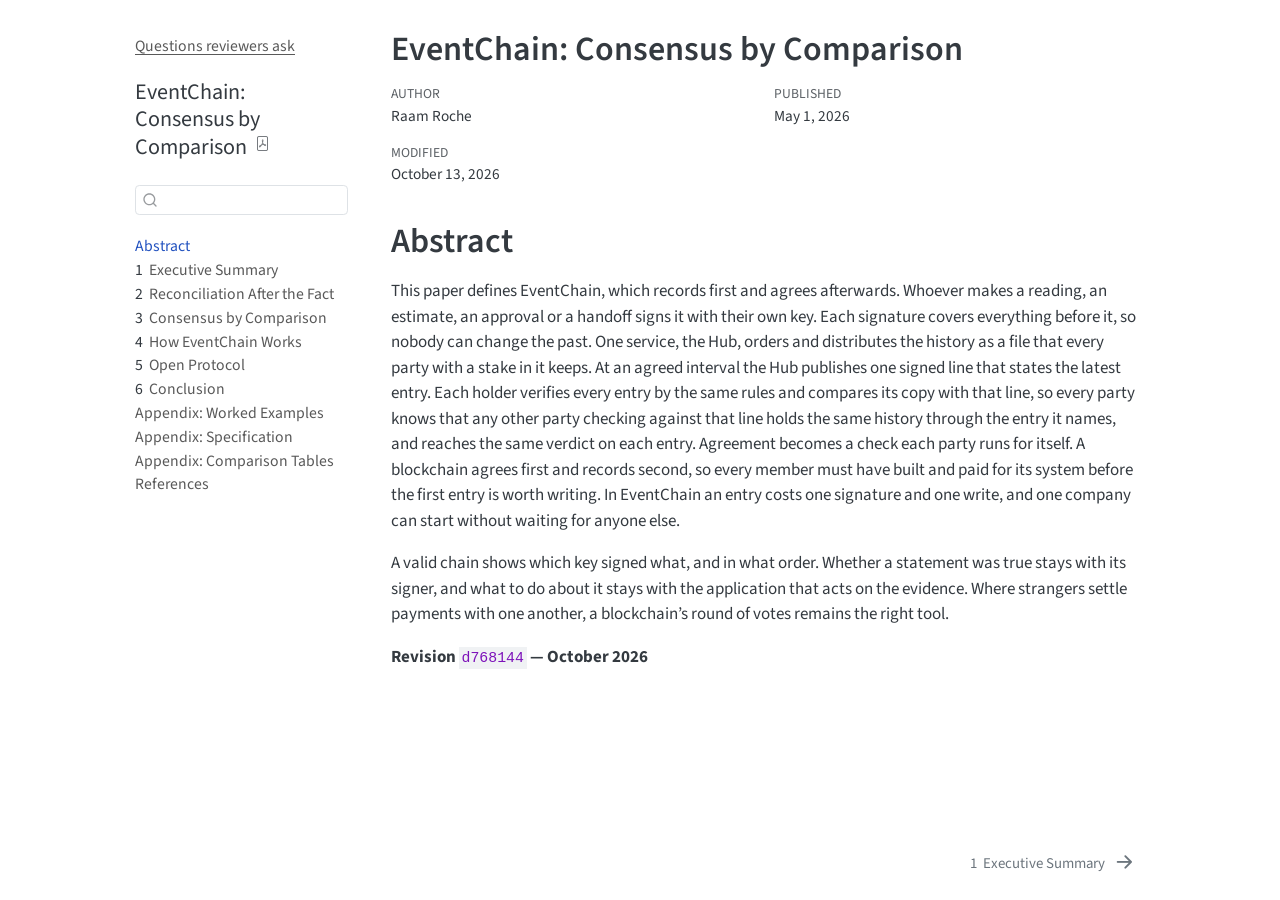
==== index.html @ c9dbe273 "Publish revision d768144" ====
<!DOCTYPE html>
<html xmlns="http://www.w3.org/1999/xhtml" lang="en" xml:lang="en"><head>

<meta charset="utf-8">
<meta name="generator" content="quarto-1.9.37">

<meta name="viewport" content="width=device-width, initial-scale=1.0, user-scalable=yes">

<meta name="author" content="Raam Roche">
<meta name="dcterms.date" content="2026-05-01">

<title>EventChain: Consensus by Comparison</title>
<style>
/* Default styles provided by pandoc.
** See https://pandoc.org/MANUAL.html#variables-for-html for config info.
*/
code{white-space: pre-wrap;}
span.smallcaps{font-variant: small-caps;}
div.columns{display: flex; gap: min(4vw, 1.5em);}
div.column{flex: auto; overflow-x: auto;}
div.hanging-indent{margin-left: 1.5em; text-indent: -1.5em;}
ul.task-list{list-style: none;}
ul.task-list li input[type="checkbox"] {
  width: 0.8em;
  margin: 0 0.8em 0.2em -1em; /* quarto-specific, see https://github.com/quarto-dev/quarto-cli/issues/4556 */ 
  vertical-align: middle;
}
</style>


<script src="site_libs/quarto-nav/quarto-nav.js"></script>
<script src="site_libs/quarto-nav/headroom.min.js"></script>
<script src="site_libs/clipboard/clipboard.min.js"></script>
<script src="site_libs/quarto-search/autocomplete.umd.js"></script>
<script src="site_libs/quarto-search/fuse.min.js"></script>
<script src="site_libs/quarto-search/quarto-search.js"></script>
<meta name="quarto:offset" content="./">
<link href="./executive-summary.html" rel="next">
<script src="site_libs/quarto-html/quarto.js" type="module"></script>
<script src="site_libs/quarto-html/tabsets/tabsets.js" type="module"></script>
<script src="site_libs/quarto-html/popper.min.js"></script>
<script src="site_libs/quarto-html/tippy.umd.min.js"></script>
<script src="site_libs/quarto-html/anchor.min.js"></script>
<link href="site_libs/quarto-html/tippy.css" rel="stylesheet">
<link href="site_libs/quarto-html/quarto-syntax-highlighting-7f8f88aac4f3542376d5c11b86a4c14d.css" rel="stylesheet" id="quarto-text-highlighting-styles">
<script src="site_libs/bootstrap/bootstrap.min.js"></script>
<link href="site_libs/bootstrap/bootstrap-icons.css" rel="stylesheet">
<link href="site_libs/bootstrap/bootstrap-5ccb035bea26c1e21f80f44cf7c27909.min.css" rel="stylesheet" append-hash="true" id="quarto-bootstrap" data-mode="light">
<script id="quarto-search-options" type="application/json">{
  "location": "sidebar",
  "copy-button": false,
  "collapse-after": 3,
  "panel-placement": "start",
  "type": "textbox",
  "limit": 50,
  "keyboard-shortcut": [
    "f",
    "/",
    "s"
  ],
  "show-item-context": false,
  "language": {
    "search-no-results-text": "No results",
    "search-matching-documents-text": "matching documents",
    "search-copy-link-title": "Copy link to search",
    "search-hide-matches-text": "Hide additional matches",
    "search-more-match-text": "more match in this document",
    "search-more-matches-text": "more matches in this document",
    "search-clear-button-title": "Clear",
    "search-text-placeholder": "",
    "search-detached-cancel-button-title": "Cancel",
    "search-submit-button-title": "Submit",
    "search-label": "Search"
  }
}</script>
<link rel="describedby" href="https://eventchain-protocol.github.io/llms.txt">


<link rel="stylesheet" href="visuals.css">
</head>

<body class="nav-sidebar floating fullcontent quarto-light">

<div id="quarto-search-results"></div>
  <header id="quarto-header" class="headroom fixed-top">
  <nav class="quarto-secondary-nav">
    <div class="container-fluid d-flex">
      <button type="button" class="quarto-btn-toggle btn" data-bs-toggle="collapse" role="button" data-bs-target=".quarto-sidebar-collapse-item" aria-controls="quarto-sidebar" aria-expanded="false" aria-label="Toggle sidebar navigation" onclick="if (window.quartoToggleHeadroom) { window.quartoToggleHeadroom(); }">
        <i class="bi bi-layout-text-sidebar-reverse"></i>
      </button>
        <nav class="quarto-page-breadcrumbs" aria-label="breadcrumb"><ol class="breadcrumb"><li class="breadcrumb-item"><a href="./index.html">Abstract</a></li></ol></nav>
        <a class="flex-grow-1" role="navigation" data-bs-toggle="collapse" data-bs-target=".quarto-sidebar-collapse-item" aria-controls="quarto-sidebar" aria-expanded="false" aria-label="Toggle sidebar navigation" onclick="if (window.quartoToggleHeadroom) { window.quartoToggleHeadroom(); }">      
        </a>
      <button type="button" class="btn quarto-search-button" aria-label="Search" onclick="window.quartoOpenSearch();">
        <i class="bi bi-search"></i>
      </button>
    </div>
  </nav>
</header>
<!-- content -->
<div id="quarto-content" class="quarto-container page-columns page-rows-contents page-layout-article">
<!-- sidebar -->
  <nav id="quarto-sidebar" class="sidebar collapse collapse-horizontal quarto-sidebar-collapse-item sidebar-navigation floating overflow-auto"><div class="quarto-sidebar-header"><div class="sidebar-header-item">
<p><a href="https://eventchain-protocol.github.io/llms.txt">Questions reviewers ask</a></p>
</div></div>
    <div class="pt-lg-2 mt-2 text-left sidebar-header">
    <div class="sidebar-title mb-0 py-0">
      <a href="./">EventChain: Consensus by Comparison</a> 
        <div class="sidebar-tools-main">
    <a href="./EventChain--Consensus-by-Comparison.pdf" title="Download PDF" class="quarto-navigation-tool px-1" aria-label="Download PDF"><i class="bi bi-file-pdf"></i></a>
</div>
    </div>
      </div>
        <div class="mt-2 flex-shrink-0 align-items-center">
        <div class="sidebar-search">
        <div id="quarto-search" class="" title="Search"></div>
        </div>
        </div>
    <div class="sidebar-menu-container"> 
    <ul class="list-unstyled mt-1">
        <li class="sidebar-item">
  <div class="sidebar-item-container"> 
  <a href="./index.html" class="sidebar-item-text sidebar-link active">
 <span class="menu-text">Abstract</span></a>
  </div>
</li>
        <li class="sidebar-item">
  <div class="sidebar-item-container"> 
  <a href="./executive-summary.html" class="sidebar-item-text sidebar-link">
 <span class="menu-text"><span class="chapter-number">1</span>&nbsp; <span class="chapter-title">Executive Summary</span></span></a>
  </div>
</li>
        <li class="sidebar-item">
  <div class="sidebar-item-container"> 
  <a href="./the-provenance-problem.html" class="sidebar-item-text sidebar-link">
 <span class="menu-text"><span class="chapter-number">2</span>&nbsp; <span class="chapter-title">Reconciliation After the Fact</span></span></a>
  </div>
</li>
        <li class="sidebar-item">
  <div class="sidebar-item-container"> 
  <a href="./consensus-by-comparison.html" class="sidebar-item-text sidebar-link">
 <span class="menu-text"><span class="chapter-number">3</span>&nbsp; <span class="chapter-title">Consensus by Comparison</span></span></a>
  </div>
</li>
        <li class="sidebar-item">
  <div class="sidebar-item-container"> 
  <a href="./how-it-works.html" class="sidebar-item-text sidebar-link">
 <span class="menu-text"><span class="chapter-number">4</span>&nbsp; <span class="chapter-title">How EventChain Works</span></span></a>
  </div>
</li>
        <li class="sidebar-item">
  <div class="sidebar-item-container"> 
  <a href="./open-protocol.html" class="sidebar-item-text sidebar-link">
 <span class="menu-text"><span class="chapter-number">5</span>&nbsp; <span class="chapter-title">Open Protocol</span></span></a>
  </div>
</li>
        <li class="sidebar-item">
  <div class="sidebar-item-container"> 
  <a href="./conclusion.html" class="sidebar-item-text sidebar-link">
 <span class="menu-text"><span class="chapter-number">6</span>&nbsp; <span class="chapter-title">Conclusion</span></span></a>
  </div>
</li>
        <li class="sidebar-item">
  <div class="sidebar-item-container"> 
  <a href="./use-cases.html" class="sidebar-item-text sidebar-link">
 <span class="menu-text">Appendix: Worked Examples</span></a>
  </div>
</li>
        <li class="sidebar-item">
  <div class="sidebar-item-container"> 
  <a href="./appendix-specification.html" class="sidebar-item-text sidebar-link">
 <span class="menu-text">Appendix: Specification</span></a>
  </div>
</li>
        <li class="sidebar-item">
  <div class="sidebar-item-container"> 
  <a href="./appendix-standards-positioning.html" class="sidebar-item-text sidebar-link">
 <span class="menu-text">Appendix: Comparison Tables</span></a>
  </div>
</li>
        <li class="sidebar-item">
  <div class="sidebar-item-container"> 
  <a href="./references.html" class="sidebar-item-text sidebar-link">
 <span class="menu-text">References</span></a>
  </div>
</li>
    </ul>
    </div>
</nav>
<div id="quarto-sidebar-glass" class="quarto-sidebar-collapse-item" data-bs-toggle="collapse" data-bs-target=".quarto-sidebar-collapse-item"></div>
<!-- margin-sidebar -->
    
<!-- main -->
<main class="content" id="quarto-document-content">

<header id="title-block-header" class="quarto-title-block default">
<div class="quarto-title">
<h1 class="title">EventChain: Consensus by Comparison</h1>
</div>



<div class="quarto-title-meta">

    <div>
    <div class="quarto-title-meta-heading">Author</div>
    <div class="quarto-title-meta-contents">
             <p>Raam Roche </p>
          </div>
  </div>
    
    <div>
    <div class="quarto-title-meta-heading">Published</div>
    <div class="quarto-title-meta-contents">
      <p class="date">May 1, 2026</p>
    </div>
  </div>
  
    <div>
    <div class="quarto-title-meta-heading">Modified</div>
    <div class="quarto-title-meta-contents">
      <p class="date-modified">October 13, 2026</p>
    </div>
  </div>
    
  </div>
  


</header>


<section id="abstract" class="level1 unnumbered unlisted">
<h1 class="unnumbered unlisted">Abstract</h1>
<p>This paper defines EventChain, which records first and agrees afterwards. Whoever makes a reading, an estimate, an approval or a handoff signs it with their own key. Each signature covers everything before it, so nobody can change the past. One service, the Hub, orders and distributes the history as a file that every party with a stake in it keeps. At an agreed interval the Hub publishes one signed line that states the latest entry. Each holder verifies every entry by the same rules and compares its copy with that line, so every party knows that any other party checking against that line holds the same history through the entry it names, and reaches the same verdict on each entry. Agreement becomes a check each party runs for itself. A blockchain agrees first and records second, so every member must have built and paid for its system before the first entry is worth writing. In EventChain an entry costs one signature and one write, and one company can start without waiting for anyone else.</p>
<p>A valid chain shows which key signed what, and in what order. Whether a statement was true stays with its signer, and what to do about it stays with the application that acts on the evidence. Where strangers settle payments with one another, a blockchain’s round of votes remains the right tool.</p>
<p><strong>Revision <code>d768144</code> — October 2026</strong></p>


</section>

</main> <!-- /main -->
<script id="quarto-html-after-body" type="application/javascript">
  window.document.addEventListener("DOMContentLoaded", function (event) {
    const icon = "";
    const anchorJS = new window.AnchorJS();
    anchorJS.options = {
      placement: 'right',
      icon: icon
    };
    anchorJS.add('.anchored');
    const isCodeAnnotation = (el) => {
      for (const clz of el.classList) {
        if (clz.startsWith('code-annotation-')) {                     
          return true;
        }
      }
      return false;
    }
    const onCopySuccess = function(e) {
      // button target
      const button = e.trigger;
      // don't keep focus
      button.blur();
      // flash "checked"
      button.classList.add('code-copy-button-checked');
      var currentTitle = button.getAttribute("title");
      button.setAttribute("title", "Copied!");
      let tooltip;
      if (window.bootstrap) {
        button.setAttribute("data-bs-toggle", "tooltip");
        button.setAttribute("data-bs-placement", "left");
        button.setAttribute("data-bs-title", "Copied!");
        tooltip = new bootstrap.Tooltip(button, 
          { trigger: "manual", 
            customClass: "code-copy-button-tooltip",
            offset: [0, -8]});
        tooltip.show();    
      }
      setTimeout(function() {
        if (tooltip) {
          tooltip.hide();
          button.removeAttribute("data-bs-title");
          button.removeAttribute("data-bs-toggle");
          button.removeAttribute("data-bs-placement");
        }
        button.setAttribute("title", currentTitle);
        button.classList.remove('code-copy-button-checked');
      }, 1000);
      // clear code selection
      e.clearSelection();
    }
    const getTextToCopy = function(trigger) {
      const outerScaffold = trigger.parentElement.cloneNode(true);
      const codeEl = outerScaffold.querySelector('code');
      for (const childEl of codeEl.children) {
        if (isCodeAnnotation(childEl)) {
          childEl.remove();
        }
      }
      return codeEl.innerText;
    }
    const clipboard = new window.ClipboardJS('.code-copy-button:not([data-in-quarto-modal])', {
      text: getTextToCopy
    });
    clipboard.on('success', onCopySuccess);
    if (window.document.getElementById('quarto-embedded-source-code-modal')) {
      const clipboardModal = new window.ClipboardJS('.code-copy-button[data-in-quarto-modal]', {
        text: getTextToCopy,
        container: window.document.getElementById('quarto-embedded-source-code-modal')
      });
      clipboardModal.on('success', onCopySuccess);
    }
      var localhostRegex = new RegExp(/^(?:http|https):\/\/localhost\:?[0-9]*\//);
      var mailtoRegex = new RegExp(/^mailto:/);
        var filterRegex = new RegExp("https:\/\/eventchain-protocol\.github\.io\/");
      var isInternal = (href) => {
          return filterRegex.test(href) || localhostRegex.test(href) || mailtoRegex.test(href);
      }
      // Inspect non-navigation links and adorn them if external
     var links = window.document.querySelectorAll('a[href]:not(.nav-link):not(.navbar-brand):not(.toc-action):not(.sidebar-link):not(.sidebar-item-toggle):not(.pagination-link):not(.no-external):not([aria-hidden]):not(.dropdown-item):not(.quarto-navigation-tool):not(.about-link)');
      for (var i=0; i<links.length; i++) {
        const link = links[i];
        if (!isInternal(link.href)) {
          // undo the damage that might have been done by quarto-nav.js in the case of
          // links that we want to consider external
          if (link.dataset.originalHref !== undefined) {
            link.href = link.dataset.originalHref;
          }
        }
      }
    function tippyHover(el, contentFn, onTriggerFn, onUntriggerFn) {
      const config = {
        allowHTML: true,
        maxWidth: 500,
        delay: 100,
        arrow: false,
        appendTo: function(el) {
            return el.parentElement;
        },
        interactive: true,
        interactiveBorder: 10,
        theme: 'quarto',
        placement: 'bottom-start',
      };
      if (contentFn) {
        config.content = contentFn;
      }
      if (onTriggerFn) {
        config.onTrigger = onTriggerFn;
      }
      if (onUntriggerFn) {
        config.onUntrigger = onUntriggerFn;
      }
      window.tippy(el, config); 
    }
    const noterefs = window.document.querySelectorAll('a[role="doc-noteref"]');
    for (var i=0; i<noterefs.length; i++) {
      const ref = noterefs[i];
      tippyHover(ref, function() {
        // use id or data attribute instead here
        let href = ref.getAttribute('data-footnote-href') || ref.getAttribute('href');
        try { href = new URL(href).hash; } catch {}
        const id = href.replace(/^#\/?/, "");
        const note = window.document.getElementById(id);
        if (note) {
          return note.innerHTML;
        } else {
          return "";
        }
      });
    }
    const xrefs = window.document.querySelectorAll('a.quarto-xref');
    const processXRef = (id, note) => {
      // Strip column container classes
      const stripColumnClz = (el) => {
        el.classList.remove("page-full", "page-columns");
        if (el.children) {
          for (const child of el.children) {
            stripColumnClz(child);
          }
        }
      }
      stripColumnClz(note)
      if (id === null || id.startsWith('sec-')) {
        // Special case sections, only their first couple elements
        const container = document.createElement("div");
        if (note.children && note.children.length > 2) {
          container.appendChild(note.children[0].cloneNode(true));
          for (let i = 1; i < note.children.length; i++) {
            const child = note.children[i];
            if (child.tagName === "P" && child.innerText === "") {
              continue;
            } else {
              container.appendChild(child.cloneNode(true));
              break;
            }
          }
          if (window.Quarto?.typesetMath) {
            window.Quarto.typesetMath(container);
          }
          return container.innerHTML
        } else {
          if (window.Quarto?.typesetMath) {
            window.Quarto.typesetMath(note);
          }
          return note.innerHTML;
        }
      } else {
        // Remove any anchor links if they are present
        const anchorLink = note.querySelector('a.anchorjs-link');
        if (anchorLink) {
          anchorLink.remove();
        }
        if (window.Quarto?.typesetMath) {
          window.Quarto.typesetMath(note);
        }
        if (note.classList.contains("callout")) {
          return note.outerHTML;
        } else {
          return note.innerHTML;
        }
      }
    }
    for (var i=0; i<xrefs.length; i++) {
      const xref = xrefs[i];
      tippyHover(xref, undefined, function(instance) {
        instance.disable();
        let url = xref.getAttribute('href');
        let hash = undefined; 
        if (url.startsWith('#')) {
          hash = url;
        } else {
          try { hash = new URL(url).hash; } catch {}
        }
        if (hash) {
          const id = hash.replace(/^#\/?/, "");
          const note = window.document.getElementById(id);
          if (note !== null) {
            try {
              const html = processXRef(id, note.cloneNode(true));
              instance.setContent(html);
            } finally {
              instance.enable();
              instance.show();
            }
          } else {
            // See if we can fetch this
            fetch(url.split('#')[0])
            .then(res => res.text())
            .then(html => {
              const parser = new DOMParser();
              const htmlDoc = parser.parseFromString(html, "text/html");
              const note = htmlDoc.getElementById(id);
              if (note !== null) {
                const html = processXRef(id, note);
                instance.setContent(html);
              } 
            }).finally(() => {
              instance.enable();
              instance.show();
            });
          }
        } else {
          // See if we can fetch a full url (with no hash to target)
          // This is a special case and we should probably do some content thinning / targeting
          fetch(url)
          .then(res => res.text())
          .then(html => {
            const parser = new DOMParser();
            const htmlDoc = parser.parseFromString(html, "text/html");
            const note = htmlDoc.querySelector('main.content');
            if (note !== null) {
              // This should only happen for chapter cross references
              // (since there is no id in the URL)
              // remove the first header
              if (note.children.length > 0 && note.children[0].tagName === "HEADER") {
                note.children[0].remove();
              }
              const html = processXRef(null, note);
              instance.setContent(html);
            } 
          }).finally(() => {
            instance.enable();
            instance.show();
          });
        }
      }, function(instance) {
      });
    }
        let selectedAnnoteEl;
        const selectorForAnnotation = ( cell, annotation) => {
          let cellAttr = 'data-code-cell="' + cell + '"';
          let lineAttr = 'data-code-annotation="' +  annotation + '"';
          const selector = 'span[' + cellAttr + '][' + lineAttr + ']';
          return selector;
        }
        const selectCodeLines = (annoteEl) => {
          const doc = window.document;
          const targetCell = annoteEl.getAttribute("data-target-cell");
          const targetAnnotation = annoteEl.getAttribute("data-target-annotation");
          const annoteSpan = window.document.querySelector(selectorForAnnotation(targetCell, targetAnnotation));
          const lines = annoteSpan.getAttribute("data-code-lines").split(",");
          const lineIds = lines.map((line) => {
            return targetCell + "-" + line;
          })
          let top = null;
          let height = null;
          let parent = null;
          if (lineIds.length > 0) {
              //compute the position of the single el (top and bottom and make a div)
              const el = window.document.getElementById(lineIds[0]);
              top = el.offsetTop;
              height = el.offsetHeight;
              parent = el.parentElement.parentElement;
            if (lineIds.length > 1) {
              const lastEl = window.document.getElementById(lineIds[lineIds.length - 1]);
              const bottom = lastEl.offsetTop + lastEl.offsetHeight;
              height = bottom - top;
            }
            if (top !== null && height !== null && parent !== null) {
              // cook up a div (if necessary) and position it 
              let div = window.document.getElementById("code-annotation-line-highlight");
              if (div === null) {
                div = window.document.createElement("div");
                div.setAttribute("id", "code-annotation-line-highlight");
                div.style.position = 'absolute';
                parent.appendChild(div);
              }
              div.style.top = top - 2 + "px";
              div.style.height = height + 4 + "px";
              div.style.left = 0;
              let gutterDiv = window.document.getElementById("code-annotation-line-highlight-gutter");
              if (gutterDiv === null) {
                gutterDiv = window.document.createElement("div");
                gutterDiv.setAttribute("id", "code-annotation-line-highlight-gutter");
                gutterDiv.style.position = 'absolute';
                const codeCell = window.document.getElementById(targetCell);
                const gutter = codeCell.querySelector('.code-annotation-gutter');
                gutter.appendChild(gutterDiv);
              }
              gutterDiv.style.top = top - 2 + "px";
              gutterDiv.style.height = height + 4 + "px";
            }
            selectedAnnoteEl = annoteEl;
          }
        };
        const unselectCodeLines = () => {
          const elementsIds = ["code-annotation-line-highlight", "code-annotation-line-highlight-gutter"];
          elementsIds.forEach((elId) => {
            const div = window.document.getElementById(elId);
            if (div) {
              div.remove();
            }
          });
          selectedAnnoteEl = undefined;
        };
          // Handle positioning of the toggle
      window.addEventListener(
        "resize",
        throttle(() => {
          elRect = undefined;
          if (selectedAnnoteEl) {
            selectCodeLines(selectedAnnoteEl);
          }
        }, 10)
      );
      function throttle(fn, ms) {
      let throttle = false;
      let timer;
        return (...args) => {
          if(!throttle) { // first call gets through
              fn.apply(this, args);
              throttle = true;
          } else { // all the others get throttled
              if(timer) clearTimeout(timer); // cancel #2
              timer = setTimeout(() => {
                fn.apply(this, args);
                timer = throttle = false;
              }, ms);
          }
        };
      }
        // Attach click handler to the DT
        const annoteDls = window.document.querySelectorAll('dt[data-target-cell]');
        for (const annoteDlNode of annoteDls) {
          annoteDlNode.addEventListener('click', (event) => {
            const clickedEl = event.target;
            if (clickedEl !== selectedAnnoteEl) {
              unselectCodeLines();
              const activeEl = window.document.querySelector('dt[data-target-cell].code-annotation-active');
              if (activeEl) {
                activeEl.classList.remove('code-annotation-active');
              }
              selectCodeLines(clickedEl);
              clickedEl.classList.add('code-annotation-active');
            } else {
              // Unselect the line
              unselectCodeLines();
              clickedEl.classList.remove('code-annotation-active');
            }
          });
        }
    const findCites = (el) => {
      const parentEl = el.parentElement;
      if (parentEl) {
        const cites = parentEl.dataset.cites;
        if (cites) {
          return {
            el,
            cites: cites.split(' ')
          };
        } else {
          return findCites(el.parentElement)
        }
      } else {
        return undefined;
      }
    };
    var bibliorefs = window.document.querySelectorAll('a[role="doc-biblioref"]');
    for (var i=0; i<bibliorefs.length; i++) {
      const ref = bibliorefs[i];
      const citeInfo = findCites(ref);
      if (citeInfo) {
        tippyHover(citeInfo.el, function() {
          var popup = window.document.createElement('div');
          citeInfo.cites.forEach(function(cite) {
            var citeDiv = window.document.createElement('div');
            citeDiv.classList.add('hanging-indent');
            citeDiv.classList.add('csl-entry');
            var biblioDiv = window.document.getElementById('ref-' + cite);
            if (biblioDiv) {
              citeDiv.innerHTML = biblioDiv.innerHTML;
            }
            popup.appendChild(citeDiv);
          });
          return popup.innerHTML;
        });
      }
    }
  });
  </script>
<nav class="page-navigation">
  <div class="nav-page nav-page-previous">
  </div>
  <div class="nav-page nav-page-next">
      <a href="./executive-summary.html" class="pagination-link" aria-label="Executive Summary">
        <span class="nav-page-text"><span class="chapter-number">1</span>&nbsp; <span class="chapter-title">Executive Summary</span></span> <i class="bi bi-arrow-right-short"></i>
      </a>
  </div>
</nav>
</div> <!-- /content -->
<script src="visuals.js"></script>




</body></html>
---- site_libs/quarto-html/tippy.css ----
.tippy-box[data-animation=fade][data-state=hidden]{opacity:0}[data-tippy-root]{max-width:calc(100vw - 10px)}.tippy-box{position:relative;background-color:#333;color:#fff;border-radius:4px;font-size:14px;line-height:1.4;white-space:normal;outline:0;transition-property:transform,visibility,opacity}.tippy-box[data-placement^=top]>.tippy-arrow{bottom:0}.tippy-box[data-placement^=top]>.tippy-arrow:before{bottom:-7px;left:0;border-width:8px 8px 0;border-top-color:initial;transform-origin:center top}.tippy-box[data-placement^=bottom]>.tippy-arrow{top:0}.tippy-box[data-placement^=bottom]>.tippy-arrow:before{top:-7px;left:0;border-width:0 8px 8px;border-bottom-color:initial;transform-origin:center bottom}.tippy-box[data-placement^=left]>.tippy-arrow{right:0}.tippy-box[data-placement^=left]>.tippy-arrow:before{border-width:8px 0 8px 8px;border-left-color:initial;right:-7px;transform-origin:center left}.tippy-box[data-placement^=right]>.tippy-arrow{left:0}.tippy-box[data-placement^=right]>.tippy-arrow:before{left:-7px;border-width:8px 8px 8px 0;border-right-color:initial;transform-origin:center right}.tippy-box[data-inertia][data-state=visible]{transition-timing-function:cubic-bezier(.54,1.5,.38,1.11)}.tippy-arrow{width:16px;height:16px;color:#333}.tippy-arrow:before{content:"";position:absolute;border-color:transparent;border-style:solid}.tippy-content{position:relative;padding:5px 9px;z-index:1}
---- site_libs/quarto-html/quarto-syntax-highlighting-7f8f88aac4f3542376d5c11b86a4c14d.css ----
/* quarto syntax highlight colors */
:root {
  --quarto-hl-ot-color: #003B4F;
  --quarto-hl-at-color: #657422;
  --quarto-hl-ss-color: #20794D;
  --quarto-hl-an-color: #5E5E5E;
  --quarto-hl-fu-color: #4758AB;
  --quarto-hl-st-color: #20794D;
  --quarto-hl-cf-color: #003B4F;
  --quarto-hl-op-color: #5E5E5E;
  --quarto-hl-er-color: #AD0000;
  --quarto-hl-bn-color: #AD0000;
  --quarto-hl-al-color: #AD0000;
  --quarto-hl-va-color: #111111;
  --quarto-hl-bu-color: inherit;
  --quarto-hl-ex-color: inherit;
  --quarto-hl-pp-color: #AD0000;
  --quarto-hl-in-color: #5E5E5E;
  --quarto-hl-vs-color: #20794D;
  --quarto-hl-wa-color: #5E5E5E;
  --quarto-hl-do-color: #5E5E5E;
  --quarto-hl-im-color: #00769E;
  --quarto-hl-ch-color: #20794D;
  --quarto-hl-dt-color: #AD0000;
  --quarto-hl-fl-color: #AD0000;
  --quarto-hl-co-color: #5E5E5E;
  --quarto-hl-cv-color: #5E5E5E;
  --quarto-hl-cn-color: #8f5902;
  --quarto-hl-sc-color: #5E5E5E;
  --quarto-hl-dv-color: #AD0000;
  --quarto-hl-kw-color: #003B4F;
}

/* other quarto variables */
:root {
  --quarto-font-monospace: SFMono-Regular, Menlo, Monaco, Consolas, "Liberation Mono", "Courier New", monospace;
}

/* syntax highlight based on Pandoc's rules */
pre > code.sourceCode > span {
  color: #003B4F;
}

code.sourceCode > span {
  color: #003B4F;
}

div.sourceCode,
div.sourceCode pre.sourceCode {
  color: #003B4F;
}

/* Normal */
code span {
  color: #003B4F;
}

/* Alert */
code span.al {
  color: #AD0000;
  font-style: inherit;
}

/* Annotation */
code span.an {
  color: #5E5E5E;
  font-style: inherit;
}

/* Attribute */
code span.at {
  color: #657422;
  font-style: inherit;
}

/* BaseN */
code span.bn {
  color: #AD0000;
  font-style: inherit;
}

/* BuiltIn */
code span.bu {
  font-style: inherit;
}

/* ControlFlow */
code span.cf {
  color: #003B4F;
  font-weight: bold;
  font-style: inherit;
}

/* Char */
code span.ch {
  color: #20794D;
  font-style: inherit;
}

/* Constant */
code span.cn {
  color: #8f5902;
  font-style: inherit;
}

/* Comment */
code span.co {
  color: #5E5E5E;
  font-style: inherit;
}

/* CommentVar */
code span.cv {
  color: #5E5E5E;
  font-style: italic;
}

/* Documentation */
code span.do {
  color: #5E5E5E;
  font-style: italic;
}

/* DataType */
code span.dt {
  color: #AD0000;
  font-style: inherit;
}

/* DecVal */
code span.dv {
  color: #AD0000;
  font-style: inherit;
}

/* Error */
code span.er {
  color: #AD0000;
  font-style: inherit;
}

/* Extension */
code span.ex {
  font-style: inherit;
}

/* Float */
code span.fl {
  color: #AD0000;
  font-style: inherit;
}

/* Function */
code span.fu {
  color: #4758AB;
  font-style: inherit;
}

/* Import */
code span.im {
  color: #00769E;
  font-style: inherit;
}

/* Information */
code span.in {
  color: #5E5E5E;
  font-style: inherit;
}

/* Keyword */
code span.kw {
  color: #003B4F;
  font-weight: bold;
  font-style: inherit;
}

/* Operator */
code span.op {
  color: #5E5E5E;
  font-style: inherit;
}

/* Other */
code span.ot {
  color: #003B4F;
  font-style: inherit;
}

/* Preprocessor */
code span.pp {
  color: #AD0000;
  font-style: inherit;
}

/* SpecialChar */
code span.sc {
  color: #5E5E5E;
  font-style: inherit;
}

/* SpecialString */
code span.ss {
  color: #20794D;
  font-style: inherit;
}

/* String */
code span.st {
  color: #20794D;
  font-style: inherit;
}

/* Variable */
code span.va {
  color: #111111;
  font-style: inherit;
}

/* VerbatimString */
code span.vs {
  color: #20794D;
  font-style: inherit;
}

/* Warning */
code span.wa {
  color: #5E5E5E;
  font-style: italic;
}

.prevent-inlining {
  content: "</";
}

/*# sourceMappingURL=789ad8cd35626ba772517505b42a116e.css.map */
---- visuals.css ----
/* Preserve normal reading size; wide comparisons scroll within their captioned region. */
main .references a {
  overflow-wrap: anywhere;
}
main .quarto-float-tbl > div[aria-describedby] {
  max-width: 100%;
  overflow-x: auto;
}
main .quarto-float-tbl th,
main .quarto-float-tbl td {
  text-align: left;
  vertical-align: top;
}
main .quarto-float-tbl table {
  min-width: 36rem;
}
main .quarto-float-tbl > div[aria-describedby]:focus-visible {
  outline: 2px solid currentColor;
  outline-offset: 3px;
}
main .quarto-float-tbl .table-scroll-hint {
  font-size: .9rem;
  margin-block: .25rem .5rem;
}
@media print {
  main .quarto-float-tbl table { min-width: 0; }
  main .quarto-float-tbl > div[aria-describedby] { overflow: visible; }
  .table-scroll-hint { display: none; }
}

/* The reading-map link at the head of the sidebar reads like a chapter entry, underlined. */
#quarto-sidebar .quarto-sidebar-header .sidebar-header-item p {
  margin: .4rem 0 .2em;
  font-size: .925rem;
  line-height: 1rem;
  color: hsl(0, 0%, 35%);
}
#quarto-sidebar .quarto-sidebar-header .sidebar-header-item a {
  color: inherit;
  text-decoration: underline;
}
#quarto-sidebar .quarto-sidebar-header .sidebar-header-item a:hover,
#quarto-sidebar .quarto-sidebar-header .sidebar-header-item a:focus {
  color: rgba(32.76, 81.48, 190.68, .8);
}
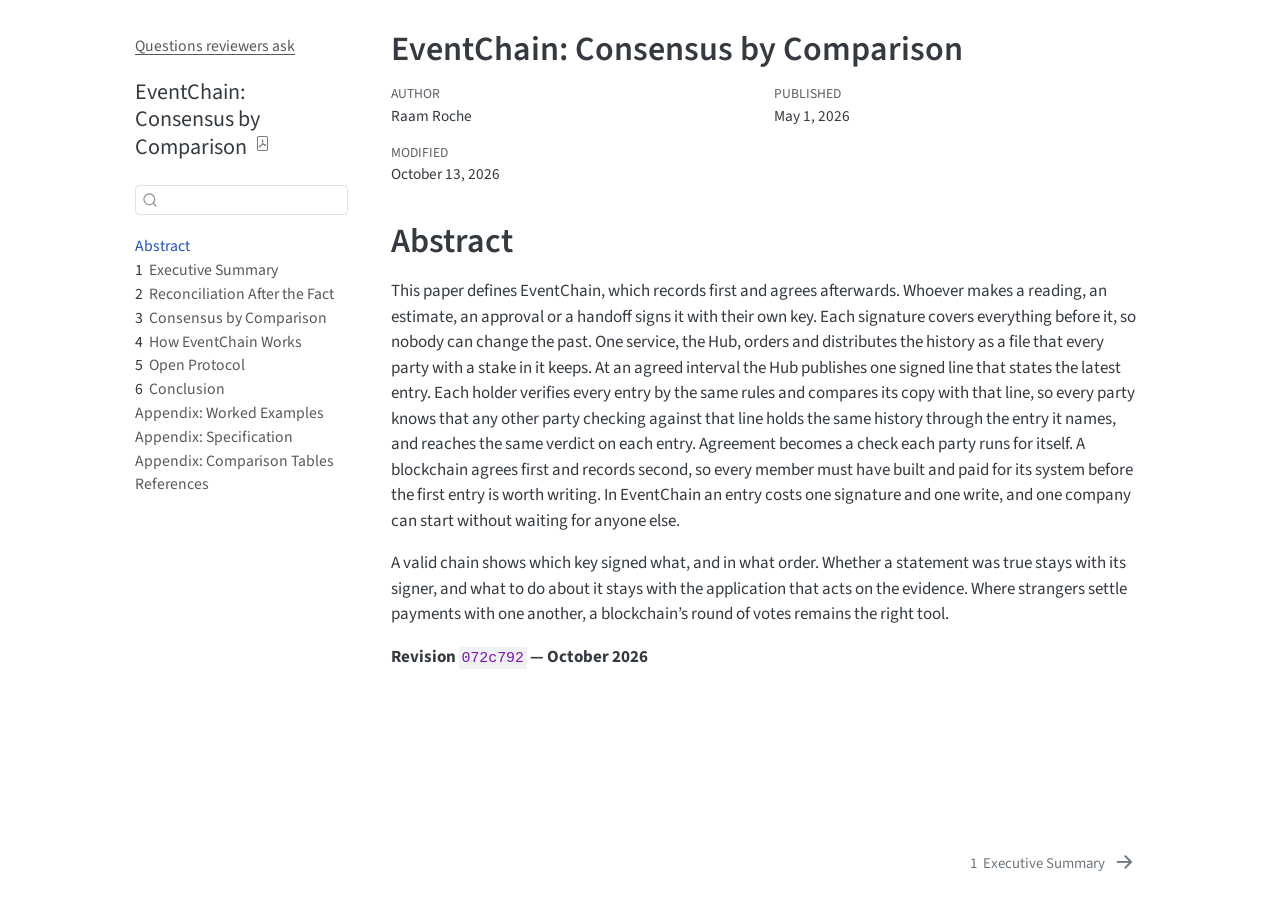
==== commit b2df9f42: "Publish revision 072c792" ====
--- a/index.html
+++ b/index.html
@@ -234,7 +234,7 @@
 <h1 class="unnumbered unlisted">Abstract</h1>
 <p>This paper defines EventChain, which records first and agrees afterwards. Whoever makes a reading, an estimate, an approval or a handoff signs it with their own key. Each signature covers everything before it, so nobody can change the past. One service, the Hub, orders and distributes the history as a file that every party with a stake in it keeps. At an agreed interval the Hub publishes one signed line that states the latest entry. Each holder verifies every entry by the same rules and compares its copy with that line, so every party knows that any other party checking against that line holds the same history through the entry it names, and reaches the same verdict on each entry. Agreement becomes a check each party runs for itself. A blockchain agrees first and records second, so every member must have built and paid for its system before the first entry is worth writing. In EventChain an entry costs one signature and one write, and one company can start without waiting for anyone else.</p>
 <p>A valid chain shows which key signed what, and in what order. Whether a statement was true stays with its signer, and what to do about it stays with the application that acts on the evidence. Where strangers settle payments with one another, a blockchain’s round of votes remains the right tool.</p>
-<p><strong>Revision <code>d768144</code> — October 2026</strong></p>
+<p><strong>Revision <code>072c792</code> — October 2026</strong></p>
 
 
 </section>
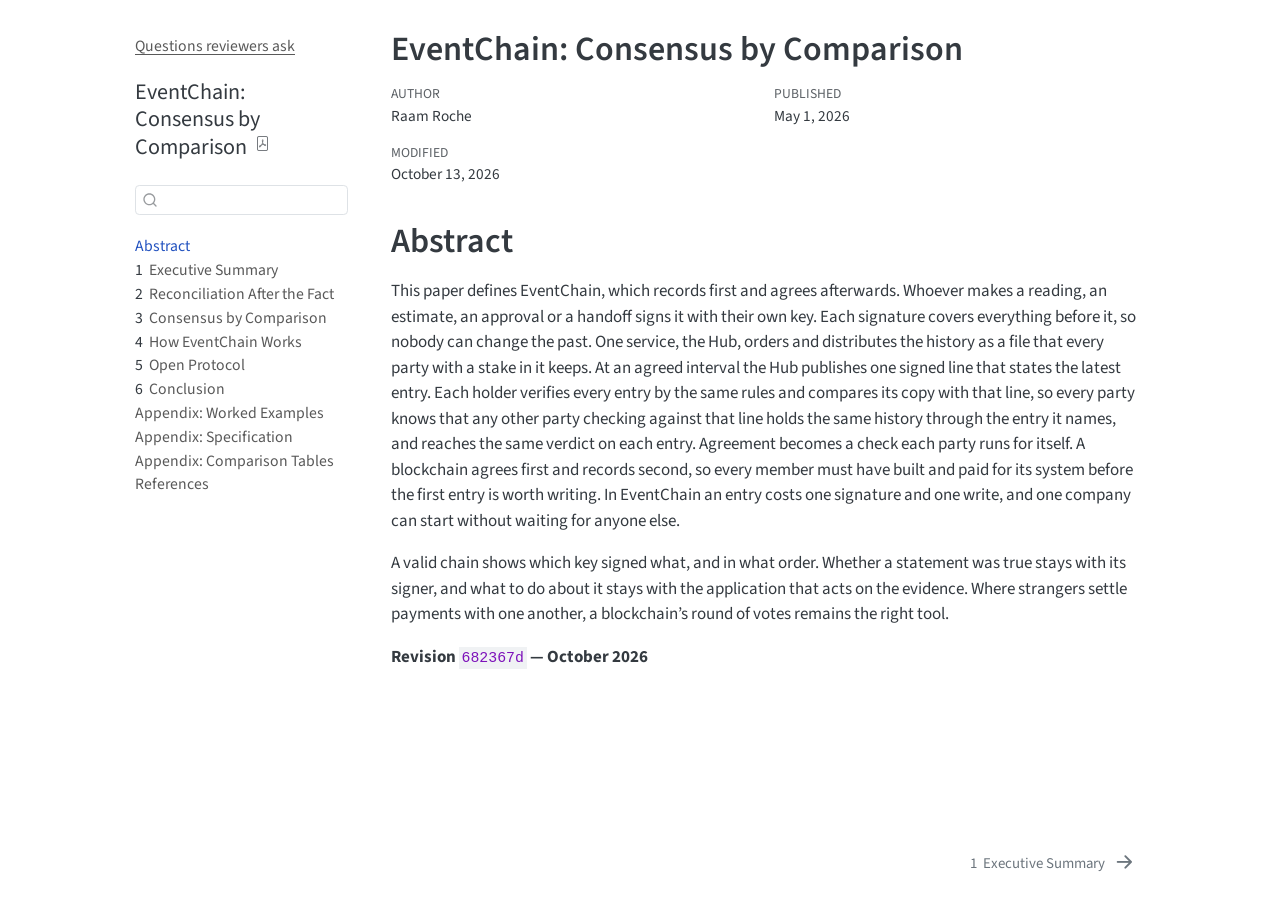
==== commit d2ed806d: "Publish revision 682367d" ====
--- a/index.html
+++ b/index.html
@@ -234,7 +234,7 @@
 <h1 class="unnumbered unlisted">Abstract</h1>
 <p>This paper defines EventChain, which records first and agrees afterwards. Whoever makes a reading, an estimate, an approval or a handoff signs it with their own key. Each signature covers everything before it, so nobody can change the past. One service, the Hub, orders and distributes the history as a file that every party with a stake in it keeps. At an agreed interval the Hub publishes one signed line that states the latest entry. Each holder verifies every entry by the same rules and compares its copy with that line, so every party knows that any other party checking against that line holds the same history through the entry it names, and reaches the same verdict on each entry. Agreement becomes a check each party runs for itself. A blockchain agrees first and records second, so every member must have built and paid for its system before the first entry is worth writing. In EventChain an entry costs one signature and one write, and one company can start without waiting for anyone else.</p>
 <p>A valid chain shows which key signed what, and in what order. Whether a statement was true stays with its signer, and what to do about it stays with the application that acts on the evidence. Where strangers settle payments with one another, a blockchain’s round of votes remains the right tool.</p>
-<p><strong>Revision <code>072c792</code> — October 2026</strong></p>
+<p><strong>Revision <code>682367d</code> — October 2026</strong></p>
 
 
 </section>
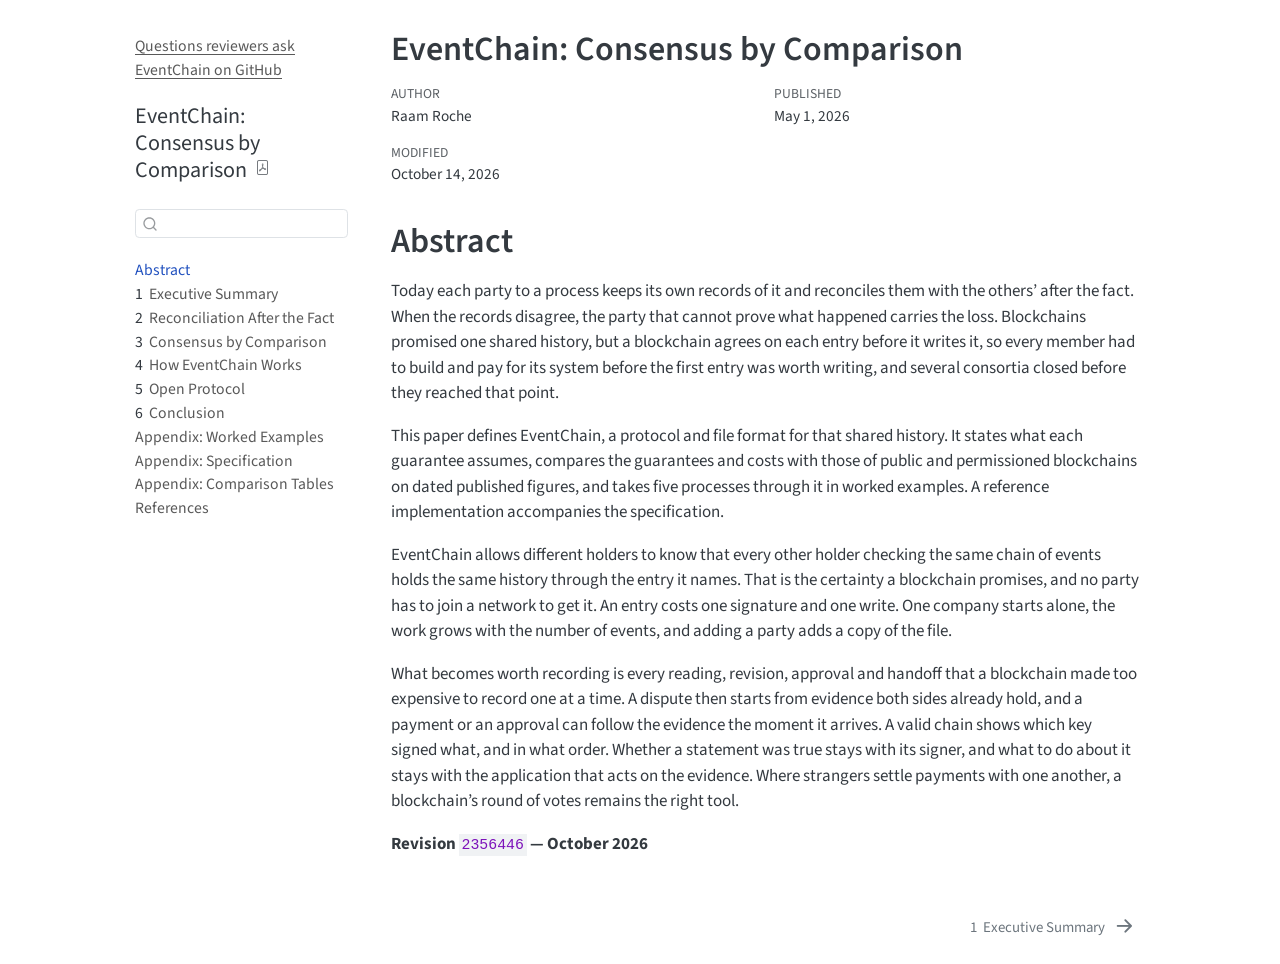
==== commit 6245392e: "Publish revision 2356446" ====
--- a/index.html
+++ b/index.html
@@ -102,6 +102,7 @@
 <!-- sidebar -->
   <nav id="quarto-sidebar" class="sidebar collapse collapse-horizontal quarto-sidebar-collapse-item sidebar-navigation floating overflow-auto"><div class="quarto-sidebar-header"><div class="sidebar-header-item">
 <p><a href="https://eventchain-protocol.github.io/llms.txt">Questions reviewers ask</a></p>
+<p><a href="https://github.com/eventchain-protocol/eventchain">EventChain on GitHub</a></p>
 </div></div>
     <div class="pt-lg-2 mt-2 text-left sidebar-header">
     <div class="sidebar-title mb-0 py-0">
@@ -219,7 +220,7 @@
     <div>
     <div class="quarto-title-meta-heading">Modified</div>
     <div class="quarto-title-meta-contents">
-      <p class="date-modified">October 13, 2026</p>
+      <p class="date-modified">October 14, 2026</p>
     </div>
   </div>
     
@@ -232,9 +233,11 @@
 
 <section id="abstract" class="level1 unnumbered unlisted">
 <h1 class="unnumbered unlisted">Abstract</h1>
-<p>This paper defines EventChain, which records first and agrees afterwards. Whoever makes a reading, an estimate, an approval or a handoff signs it with their own key. Each signature covers everything before it, so nobody can change the past. One service, the Hub, orders and distributes the history as a file that every party with a stake in it keeps. At an agreed interval the Hub publishes one signed line that states the latest entry. Each holder verifies every entry by the same rules and compares its copy with that line, so every party knows that any other party checking against that line holds the same history through the entry it names, and reaches the same verdict on each entry. Agreement becomes a check each party runs for itself. A blockchain agrees first and records second, so every member must have built and paid for its system before the first entry is worth writing. In EventChain an entry costs one signature and one write, and one company can start without waiting for anyone else.</p>
-<p>A valid chain shows which key signed what, and in what order. Whether a statement was true stays with its signer, and what to do about it stays with the application that acts on the evidence. Where strangers settle payments with one another, a blockchain’s round of votes remains the right tool.</p>
-<p><strong>Revision <code>682367d</code> — October 2026</strong></p>
+<p>Today each party to a process keeps its own records of it and reconciles them with the others’ after the fact. When the records disagree, the party that cannot prove what happened carries the loss. Blockchains promised one shared history, but a blockchain agrees on each entry before it writes it, so every member had to build and pay for its system before the first entry was worth writing, and several consortia closed before they reached that point.</p>
+<p>This paper defines EventChain, a protocol and file format for that shared history. It states what each guarantee assumes, compares the guarantees and costs with those of public and permissioned blockchains on dated published figures, and takes five processes through it in worked examples. A reference implementation accompanies the specification.</p>
+<p>EventChain allows different holders to know that every other holder checking the same chain of events holds the same history through the entry it names. That is the certainty a blockchain promises, and no party has to join a network to get it. An entry costs one signature and one write. One company starts alone, the work grows with the number of events, and adding a party adds a copy of the file.</p>
+<p>What becomes worth recording is every reading, revision, approval and handoff that a blockchain made too expensive to record one at a time. A dispute then starts from evidence both sides already hold, and a payment or an approval can follow the evidence the moment it arrives. A valid chain shows which key signed what, and in what order. Whether a statement was true stays with its signer, and what to do about it stays with the application that acts on the evidence. Where strangers settle payments with one another, a blockchain’s round of votes remains the right tool.</p>
+<p><strong>Revision <code>2356446</code> — October 2026</strong></p>
 
 
 </section>
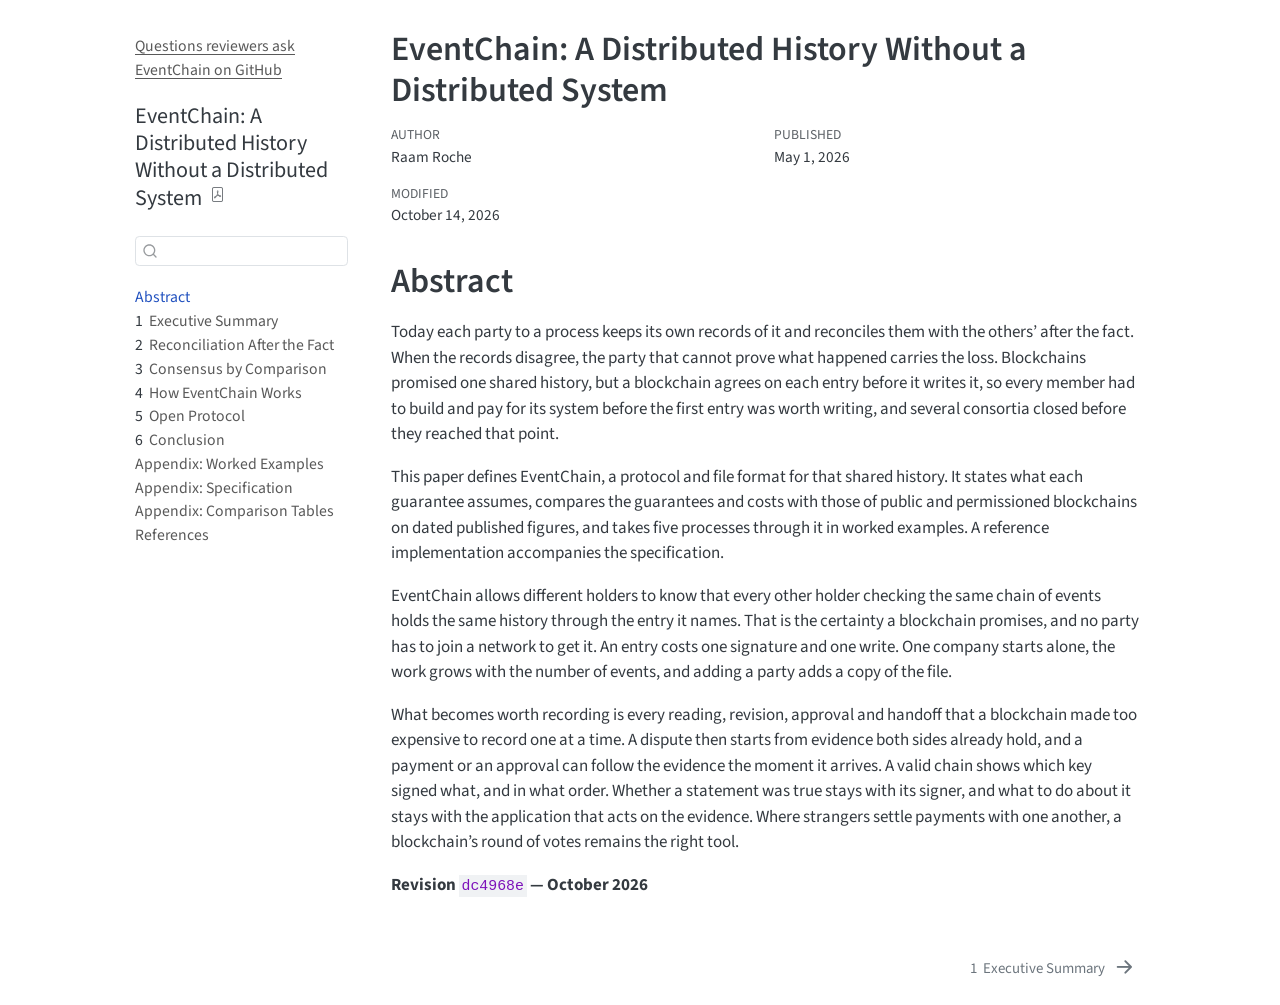
==== commit a242c6c5: "Publish revision dc4968e" ====
--- a/index.html
+++ b/index.html
@@ -9,7 +9,7 @@
 <meta name="author" content="Raam Roche">
 <meta name="dcterms.date" content="2026-05-01">
 
-<title>EventChain: Consensus by Comparison</title>
+<title>EventChain: A Distributed History Without a Distributed System</title>
 <style>
 /* Default styles provided by pandoc.
 ** See https://pandoc.org/MANUAL.html#variables-for-html for config info.
@@ -106,9 +106,9 @@
 </div></div>
     <div class="pt-lg-2 mt-2 text-left sidebar-header">
     <div class="sidebar-title mb-0 py-0">
-      <a href="./">EventChain: Consensus by Comparison</a> 
+      <a href="./">EventChain: A Distributed History Without a Distributed System</a> 
         <div class="sidebar-tools-main">
-    <a href="./EventChain--Consensus-by-Comparison.pdf" title="Download PDF" class="quarto-navigation-tool px-1" aria-label="Download PDF"><i class="bi bi-file-pdf"></i></a>
+    <a href="./EventChain--A-Distributed-History-Without-a-Distributed-System.pdf" title="Download PDF" class="quarto-navigation-tool px-1" aria-label="Download PDF"><i class="bi bi-file-pdf"></i></a>
 </div>
     </div>
       </div>
@@ -196,7 +196,7 @@
 
 <header id="title-block-header" class="quarto-title-block default">
 <div class="quarto-title">
-<h1 class="title">EventChain: Consensus by Comparison</h1>
+<h1 class="title">EventChain: A Distributed History Without a Distributed System</h1>
 </div>
 
 
@@ -237,7 +237,7 @@
 <p>This paper defines EventChain, a protocol and file format for that shared history. It states what each guarantee assumes, compares the guarantees and costs with those of public and permissioned blockchains on dated published figures, and takes five processes through it in worked examples. A reference implementation accompanies the specification.</p>
 <p>EventChain allows different holders to know that every other holder checking the same chain of events holds the same history through the entry it names. That is the certainty a blockchain promises, and no party has to join a network to get it. An entry costs one signature and one write. One company starts alone, the work grows with the number of events, and adding a party adds a copy of the file.</p>
 <p>What becomes worth recording is every reading, revision, approval and handoff that a blockchain made too expensive to record one at a time. A dispute then starts from evidence both sides already hold, and a payment or an approval can follow the evidence the moment it arrives. A valid chain shows which key signed what, and in what order. Whether a statement was true stays with its signer, and what to do about it stays with the application that acts on the evidence. Where strangers settle payments with one another, a blockchain’s round of votes remains the right tool.</p>
-<p><strong>Revision <code>2356446</code> — October 2026</strong></p>
+<p><strong>Revision <code>dc4968e</code> — October 2026</strong></p>
 
 
 </section>
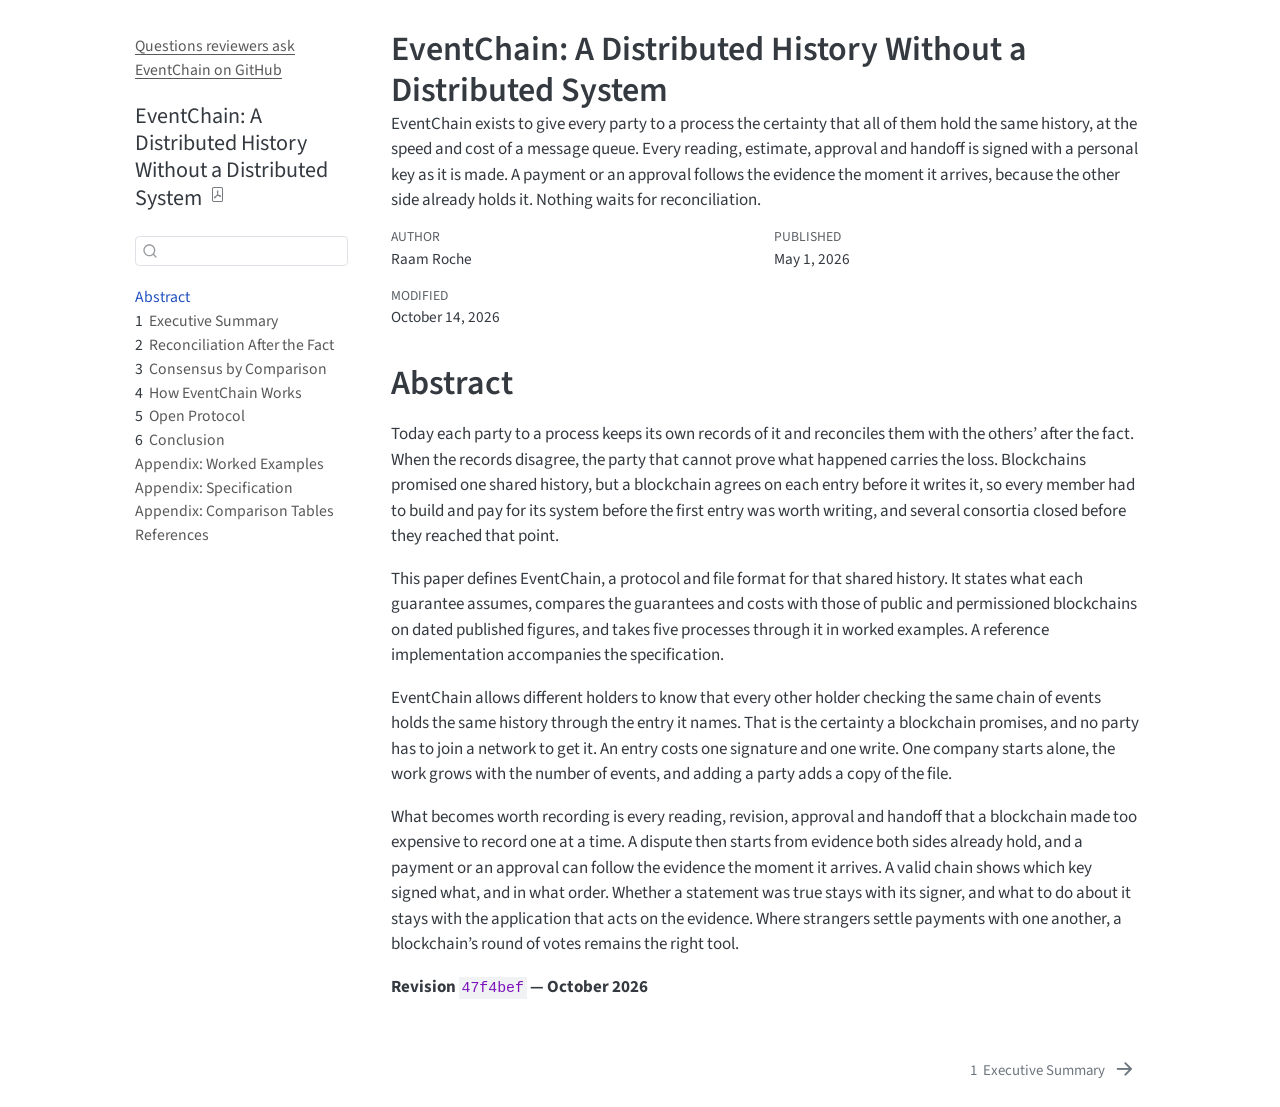
==== commit 58b326c1: "Publish revision 47f4bef" ====
--- a/index.html
+++ b/index.html
@@ -8,6 +8,7 @@
 
 <meta name="author" content="Raam Roche">
 <meta name="dcterms.date" content="2026-05-01">
+<meta name="description" content="EventChain exists to give every party to a process the certainty that all of them hold the same history, at the speed and cost of a message queue. Every reading, estimate, approval and handoff is signed with a personal key as it is made. A payment or an approval follows the evidence the moment it arrives, because the other side already holds it. Nothing waits for reconciliation.">
 
 <title>EventChain: A Distributed History Without a Distributed System</title>
 <style>
@@ -77,6 +78,12 @@
 
 
 <link rel="stylesheet" href="visuals.css">
+<meta property="og:title" content="EventChain: A Distributed History Without a Distributed System">
+<meta property="og:description" content="EventChain exists to give every party to a process the certainty that all of them hold the same history, at the speed and cost of a message queue. Every reading, estimate, approval and handoff is signed with a personal key as it is made. A payment or an approval follows the evidence the moment it arrives, because the other side already holds it. Nothing waits for reconciliation.">
+<meta property="og:image" content="https://eventchain-protocol.github.io/visuals/og-image.png">
+<meta property="og:site_name" content="EventChain: A Distributed History Without a Distributed System">
+<meta property="og:image:height" content="630">
+<meta property="og:image:width" content="1200">
 </head>
 
 <body class="nav-sidebar floating fullcontent quarto-light">
@@ -199,6 +206,11 @@
 <h1 class="title">EventChain: A Distributed History Without a Distributed System</h1>
 </div>
 
+<div>
+  <div class="description">
+    EventChain exists to give every party to a process the certainty that all of them hold the same history, at the speed and cost of a message queue. Every reading, estimate, approval and handoff is signed with a personal key as it is made. A payment or an approval follows the evidence the moment it arrives, because the other side already holds it. Nothing waits for reconciliation.
+  </div>
+</div>
 
 
 <div class="quarto-title-meta">
@@ -237,7 +249,7 @@
 <p>This paper defines EventChain, a protocol and file format for that shared history. It states what each guarantee assumes, compares the guarantees and costs with those of public and permissioned blockchains on dated published figures, and takes five processes through it in worked examples. A reference implementation accompanies the specification.</p>
 <p>EventChain allows different holders to know that every other holder checking the same chain of events holds the same history through the entry it names. That is the certainty a blockchain promises, and no party has to join a network to get it. An entry costs one signature and one write. One company starts alone, the work grows with the number of events, and adding a party adds a copy of the file.</p>
 <p>What becomes worth recording is every reading, revision, approval and handoff that a blockchain made too expensive to record one at a time. A dispute then starts from evidence both sides already hold, and a payment or an approval can follow the evidence the moment it arrives. A valid chain shows which key signed what, and in what order. Whether a statement was true stays with its signer, and what to do about it stays with the application that acts on the evidence. Where strangers settle payments with one another, a blockchain’s round of votes remains the right tool.</p>
-<p><strong>Revision <code>dc4968e</code> — October 2026</strong></p>
+<p><strong>Revision <code>47f4bef</code> — October 2026</strong></p>
 
 
 </section>
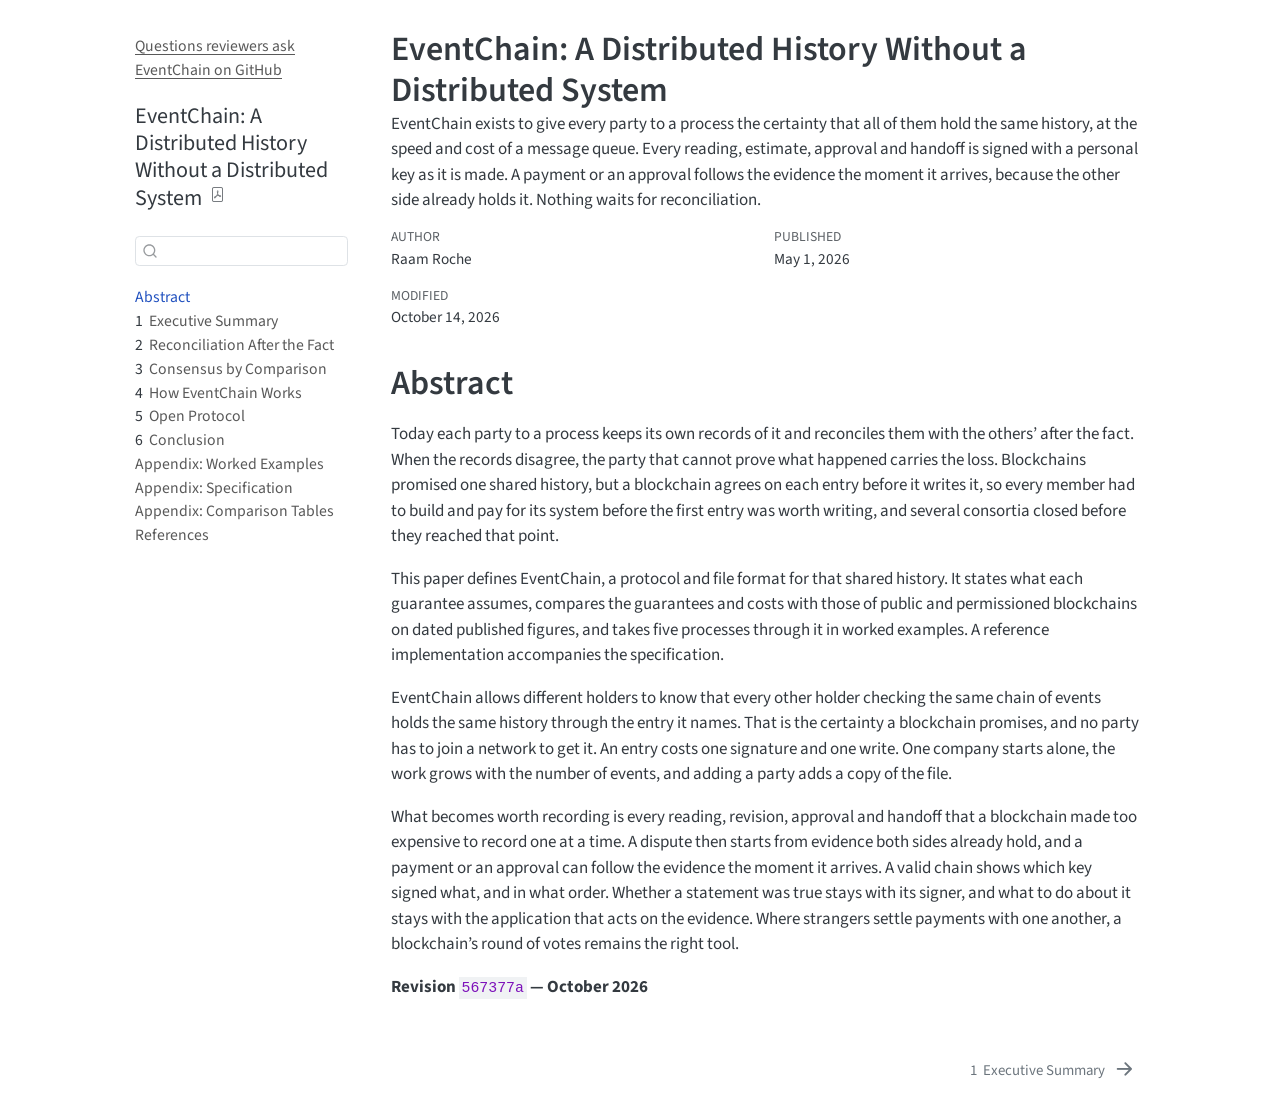
==== commit 33eb5eed: "Publish revision 567377a" ====
--- a/index.html
+++ b/index.html
@@ -75,6 +75,10 @@
   }
 }</script>
 <link rel="describedby" href="https://eventchain-protocol.github.io/llms.txt">
+<meta property="og:type" content="article">
+<meta property="article:author" content="Raam Roche">
+<meta property="article:published_time" content="2026-05-01">
+<meta property="article:modified_time" content="2026-10-14">
 
 
 <link rel="stylesheet" href="visuals.css">
@@ -249,7 +253,7 @@
 <p>This paper defines EventChain, a protocol and file format for that shared history. It states what each guarantee assumes, compares the guarantees and costs with those of public and permissioned blockchains on dated published figures, and takes five processes through it in worked examples. A reference implementation accompanies the specification.</p>
 <p>EventChain allows different holders to know that every other holder checking the same chain of events holds the same history through the entry it names. That is the certainty a blockchain promises, and no party has to join a network to get it. An entry costs one signature and one write. One company starts alone, the work grows with the number of events, and adding a party adds a copy of the file.</p>
 <p>What becomes worth recording is every reading, revision, approval and handoff that a blockchain made too expensive to record one at a time. A dispute then starts from evidence both sides already hold, and a payment or an approval can follow the evidence the moment it arrives. A valid chain shows which key signed what, and in what order. Whether a statement was true stays with its signer, and what to do about it stays with the application that acts on the evidence. Where strangers settle payments with one another, a blockchain’s round of votes remains the right tool.</p>
-<p><strong>Revision <code>47f4bef</code> — October 2026</strong></p>
+<p><strong>Revision <code>567377a</code> — October 2026</strong></p>
 
 
 </section>
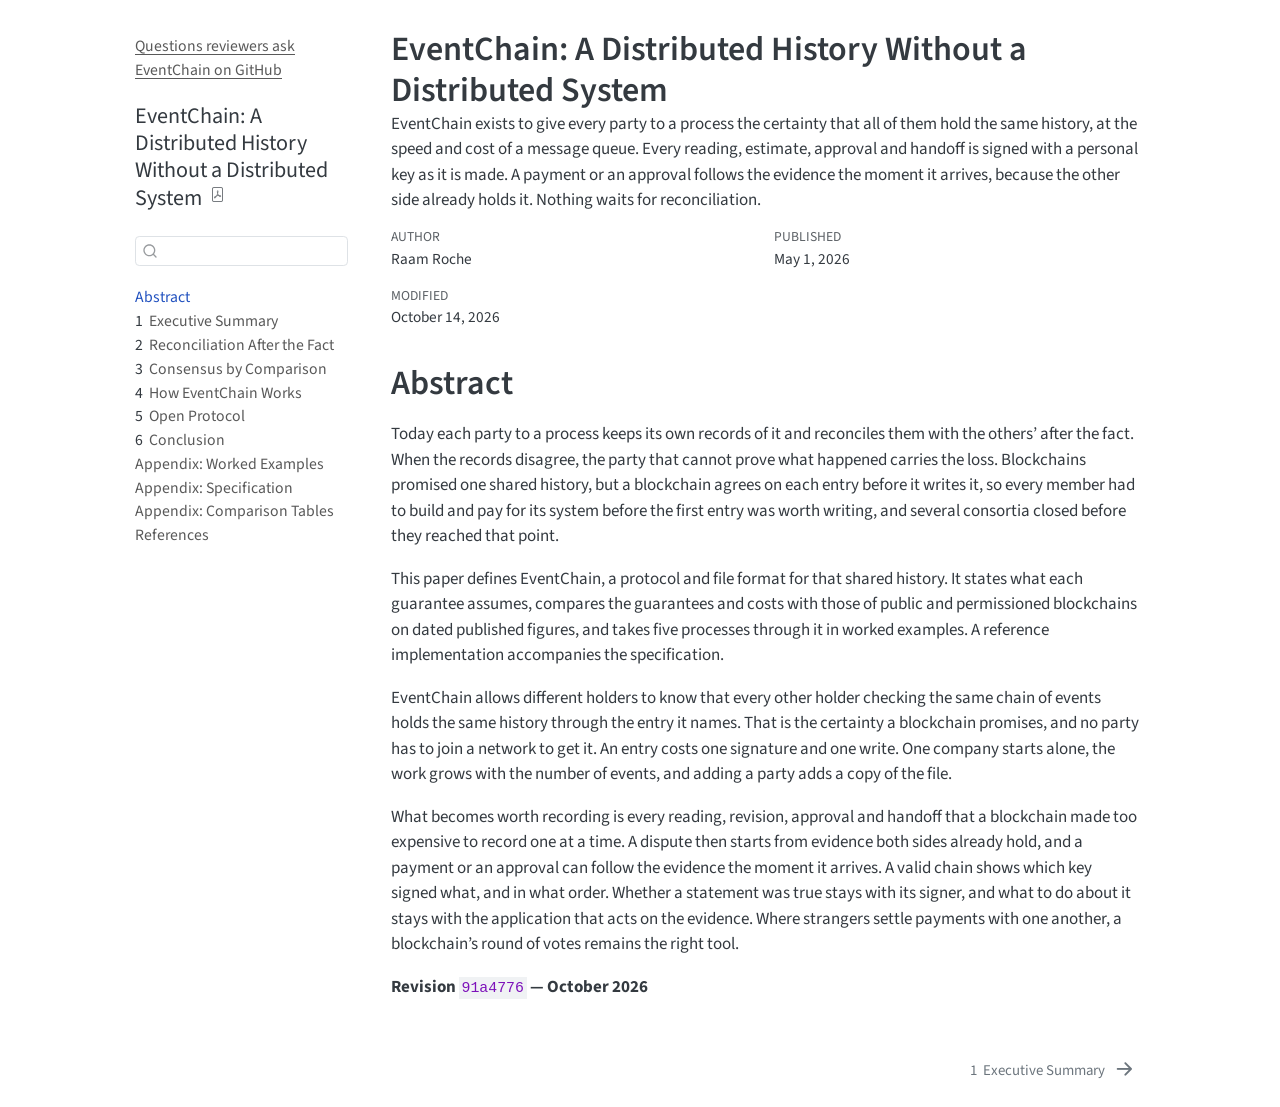
==== commit eb9fbcf7: "Publish revision 91a4776" ====
--- a/index.html
+++ b/index.html
@@ -253,7 +253,7 @@
 <p>This paper defines EventChain, a protocol and file format for that shared history. It states what each guarantee assumes, compares the guarantees and costs with those of public and permissioned blockchains on dated published figures, and takes five processes through it in worked examples. A reference implementation accompanies the specification.</p>
 <p>EventChain allows different holders to know that every other holder checking the same chain of events holds the same history through the entry it names. That is the certainty a blockchain promises, and no party has to join a network to get it. An entry costs one signature and one write. One company starts alone, the work grows with the number of events, and adding a party adds a copy of the file.</p>
 <p>What becomes worth recording is every reading, revision, approval and handoff that a blockchain made too expensive to record one at a time. A dispute then starts from evidence both sides already hold, and a payment or an approval can follow the evidence the moment it arrives. A valid chain shows which key signed what, and in what order. Whether a statement was true stays with its signer, and what to do about it stays with the application that acts on the evidence. Where strangers settle payments with one another, a blockchain’s round of votes remains the right tool.</p>
-<p><strong>Revision <code>567377a</code> — October 2026</strong></p>
+<p><strong>Revision <code>91a4776</code> — October 2026</strong></p>
 
 
 </section>
